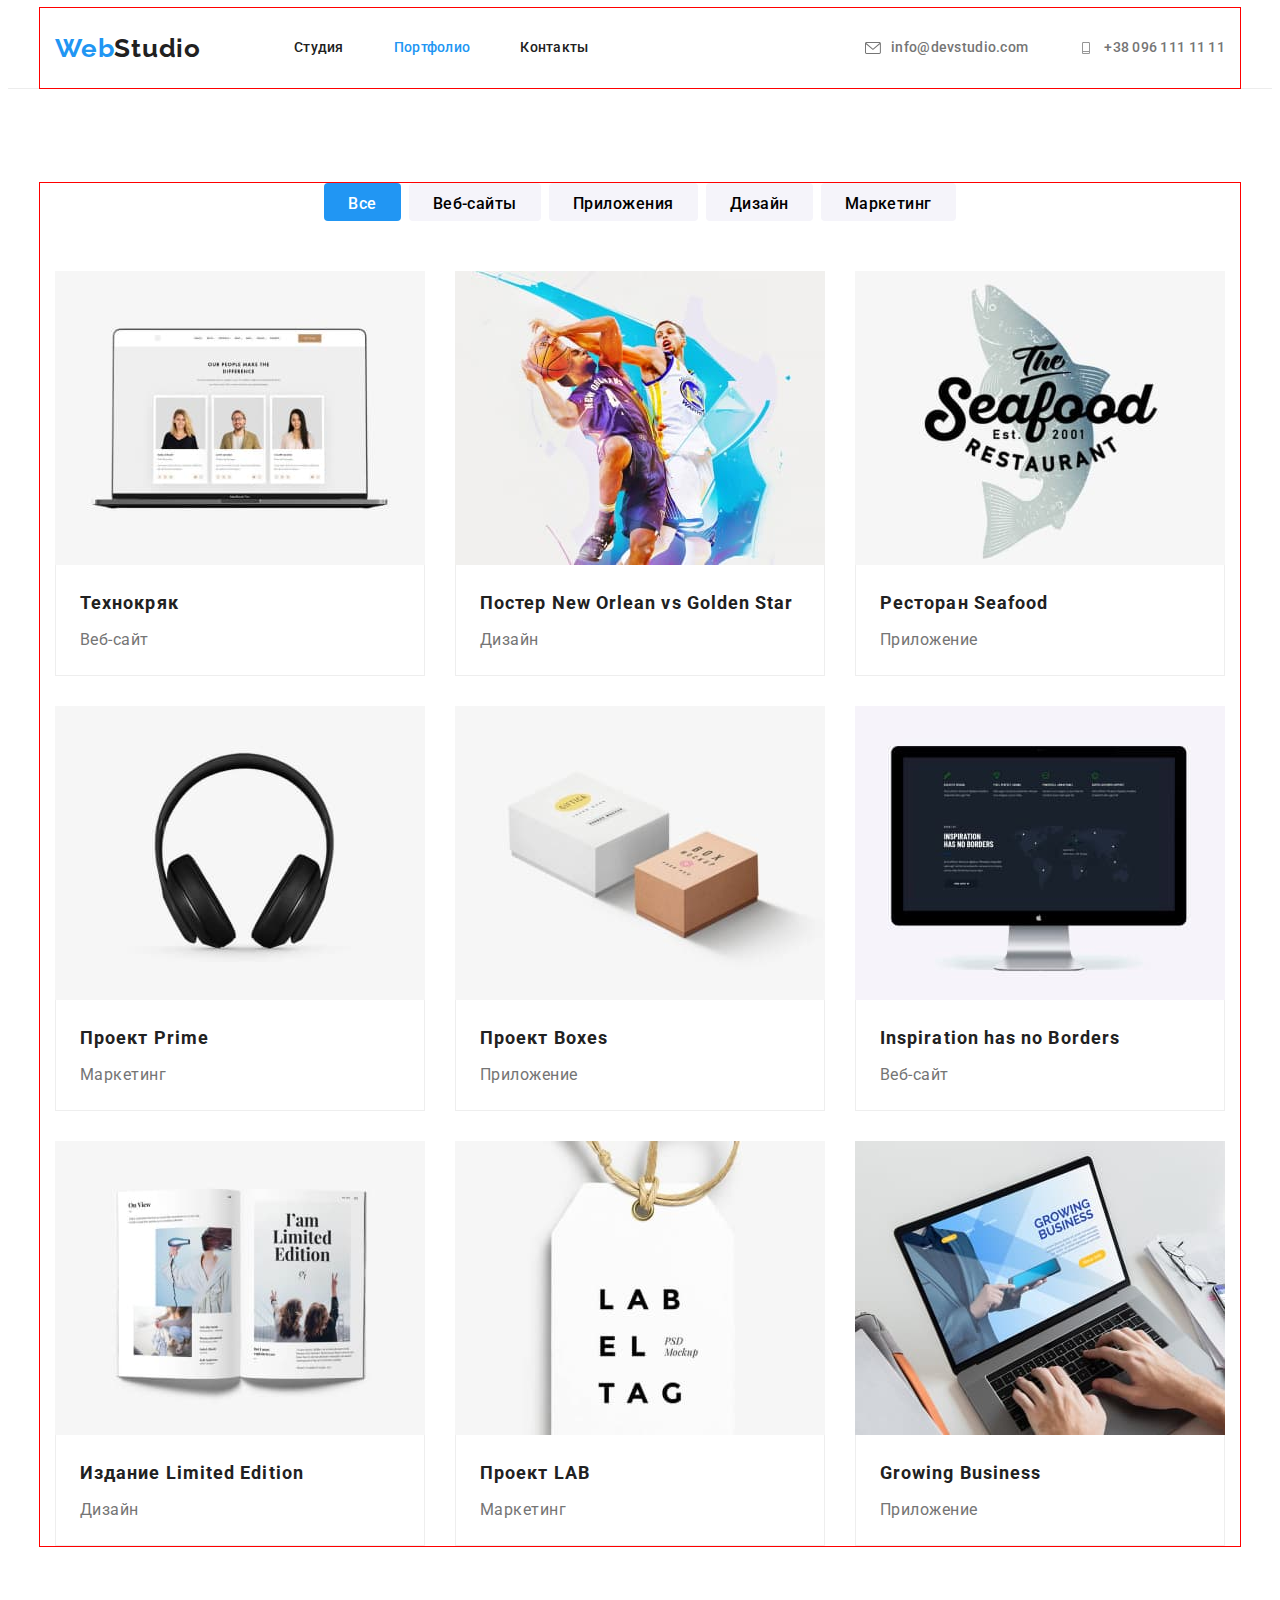
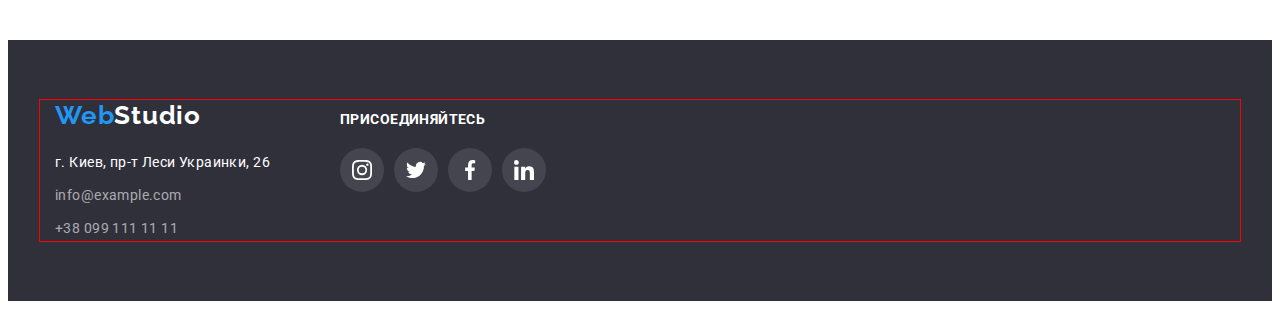
==== portfolio.html @ a778376b "add decoration" ====
<!DOCTYPE html>
<html lang="ru">
  <head>
    <meta charset="UTF-8" />
    <meta http-equiv="X-UA-Compatible" content="IE=edge" />
    <meta name="viewport" content="width=device-width, initial-scale=1.0" />
    <link rel="preconnect" href="https://fonts.googleapis.com" />
    <link rel="preconnect" href="https://fonts.gstatic.com" crossorigin />
    <link
      href="https://fonts.googleapis.com/css2?family=Raleway:wght@700&family=Roboto:wght@400;500;700;900&display=swap"
      rel="stylesheet"
    />
    <title>Portfolio</title>
    <link
      href="https://fonts.googleapis.com/css2?family=Raleway:wght@700&family=Roboto:wght@400;500;700;900&display=swap"
      rel="stylesheet"
    />
    <link rel="stylesheet" href="./css/styles.css" />
  </head>
  <body>
    <!---------------------HEADER------------------------------- -->
    <header class="page-header">
      <div class="container header-container">
        <a href="./index.html" lang="en" class="logo link">Web<span class="accent">Studio</span></a>
        <nav class="nav">
          <ul class="menu-list list">
            <li class="menu-item">
              <a href="./index.html" class="menu-link link">Студия</a>
            </li>
            <li class="menu-item">
              <a href="" class="menu-link active-page link">Портфолио</a>
            </li>
            <li class="menu-item">
              <a href="" class="menu-link link">Контакты</a>
            </li>
          </ul>
        </nav>
        <ul class="header-contacts list">
          <li class="contact-item">
          <a href="mailto:info@devstudio.com" class="contact-element link">
              <svg class="icon-contact-header" width="16" height="12">
                <use href="./images/sprite.svg#icon-envelope"></svg>info@devstudio.com</a>  
          </li>
          <li class="contact-item">
             <a href="tel:+380961111111" class="contact-element link">
              <svg class="icon-contact-header" width="16" height="12">
                <use href="./images/sprite.svg#icon-tel"></svg>+38 096 111 11 11</a>
          </li>
        </ul>
      </div>
    </header>
    <!-- ------------------------PORTFOLIO--------------------------- -->
    <main>
      <section class="portfolio">
        <div class="container">
          <h1 class="visually-hidden">Портфолио</h1>
          <ul class="portfolio-menu list">
            <li class="portfolio-btn-item">
              <button type="button" class="portfolio-btn current">Все</button>
            </li>
            <li class="portfolio-btn-item">
              <button type="button" class="portfolio-btn">Веб-сайты</button>
            </li>
            <li class="portfolio-btn-item">
              <button type="button" class="portfolio-btn">Приложения</button>
            </li>
            <li class="portfolio-btn-item">
              <button type="button" class="portfolio-btn">Дизайн</button>
            </li>
            <li class="portfolio-btn-item">
              <button type="button" class="portfolio-btn">Маркетинг</button>
            </li>
          </ul>
          <ul class="project-list list">
            <li class="project-item">
              <a href="" class="project-link"></a>
              <img
                src="./images/our-projects/foto-on-notebook.jpg"
                alt="фото команди на екране ноутбука"
                width="370"
                height="294"
              />
              <div class="project-text">
                <h2 class="project-title">Технокряк</h2>
                <p class="project-filters">Веб-сайт</p>
              </div>
            </li>
            <li class="project-item">
              <a href=""></a>
              <img
                src="./images/our-projects/two-basketball.jpg"
                alt="два бскетболиста с мячем"
                width="370"
                height="294"
              />
              <div class="project-text">
                <h2 class="project-title">
                  Постер <span lang="en">New Orlean vs Golden Star</span>
                </h2>
                <p class="project-filters">Дизайн</p>
              </div>
            </li>
            <li class="project-item">
              <a href=""></a>
              <img
                src="./images/our-projects/logo-of-resturant.jpg"
                alt="изображения акули на лого ресторана"
                width="370"
                height="294"
              />
              <div class="project-text">
                <h2 class="project-title">Ресторан <span lang="en">Seafood</span></h2>
                <p class="project-filters">Приложение</p>
              </div>
            </li>
            <li class="project-item">
              <a href=""></a>
              <img
                src="./images/our-projects/black-headphones.jpg"
                alt="большые чорные наушники"
                width="370"
                height="294"
              />
              <div class="project-text">
                <h2 class="project-title">Проект <span lang="en">Prime</span></h2>
                <p class="project-filters">Маркетинг</p>
              </div>
            </li>
            <li class="project-item">
              <a href=""></a>
              <img
                src="./images/our-projects/two-box.jpg"
                alt="две коробки,бежевая и белая"
                width="370"
                height="294"
              />
              <div class="project-text">
                <h2 class="project-title">Проект <span lang="en">Boxes</span></h2>
                <p class="project-filters">Приложение</p>
              </div>
            </li>
            <li class="project-item">
              <a href=""></a>
              <img
                src="./images/our-projects/monitor.jpg"
                alt="чорный монитор"
                width="370"
                height="294"
              />
              <div class="project-text">
                <h2 lang="en" class="project-title">Inspiration has no Borders</h2>
                <p class="project-filters">Веб-сайт</p>
              </div>
            </li>
            <li class="project-item">
              <a href=""></a>
              <img
                src="./images/our-projects/journal.jpg"
                alt="окритый журнал з картинками"
                width="370"
                height="294"
              />
              <div class="project-text">
                <h2 class="project-title">Издание <span lang="en">Limited Edition</span></h2>
                <p class="project-filters">Дизайн</p>
              </div>
            </li>
            <li class="project-item">
              <a href=""></a>
              <img
                src="./images/our-projects/label-tag.jpg"
                alt="бирка з надписью"
                width="370"
                height="294"
              />
              <div class="project-text">
                <h2 class="project-title">Проект <span lang="en">LAB</span></h2>
                <p class="project-filters">Маркетинг</p>
              </div>
            </li>
            <li class="project-item">
              <a href=""></a>
              <img
                src="./images/our-projects/noteboo-and-arm.jpg"
                alt="руки человека печатают на ноутбуке"
                width="370"
                height="294"
              />
              <div class="project-text">
                <h2 lang="en" class="project-title">Growing Business</h2>
                <p class="project-filters">Приложение</p>
              </div>
            </li>
          </ul>
        </div>
      </section>
    </main>
    <!-- --------------------FOOTER------------------------------ -->
    <footer class="contact-footer">
      <div class="container">
        <div class="left-side">
          <a href="" lang="en" class="logo link"
            >Web<span class="accent accent-dark-theme">Studio</span></a
          >
          <address class="adress-link">
            <a
              href="https://goo.gl/maps/t4YuuPst2cJFHzUz6"
              target="_blank"
              rel="noopener noreferrer nofollow"
              class="location-link link"
              >г. Киев, пр-т Леси Украинки, 26</a
            >

            <ul class="footer-contact list">
              <li class="footer-contact-item">
                <a href="mailto:info@example.com" class="footer-contact-element link"
                  >info@example.com</a
                >
              </li>
              <li>
                <a href="tel:+380991111111" class="footer-contact-element link"
                  >+38 099 111 11 11</a
                >
              </li>
            </ul>
          </address>
        </div>
        <div class="footer-soc">
          <strong class="footer-soc-title">присоединяйтесь</strong>
          <ul class="footer-soc-list list">
            <li class="footer-soc-item">
              <a href="" class="footer-soc-link link">
                <svg class="" width="20" height="20">
                  <use href="./images/sprite.svg#icon-instagram">
                </svg>
              </a>
            </li>
            <li class="footer-soc-item">
              <a href="" class="footer-soc-link link">
                <svg class="" width="20" height="20">
                  <use href="./images/sprite.svg#icon-twitter">
                </svg>
              </a>
            </li>
            <li class="footer-soc-item">
              <a href="" class="footer-soc-link link">
                <svg class="" width="20" height="20">
                  <use href="./images/sprite.svg#icon-facebook">
                </svg>
              </a>
            </li>
            <li class="footer-soc-item">
              <a href="" class="footer-soc-link link">
                <svg class="" width="20" height="20">
                  <use href="./images/sprite.svg#icon-linkedin">
                </svg>
              </a>
            </li>
          </ul>
        </div>
      </div>
    </footer>
  </body>
</html>
---- css/styles.css ----
:root {
  --main-font-family: Roboto, sans-serif;
  --main-text-color: #212121;
  --secondary-text-color: #757575;
  --cursor-text-color: #2196f3;
  --text-color-dark-theme: #ffffff;
  --main-background-theme: #2f303a;
  --secondary-background-theme: #f5f4fa;
  --btn-text-color: #212121;
  --active-text-color: #2196f3;
  --employees-color-link: #afb1b8;
  --section-pading-size: 94px;
}

p,
h1,
h2,
h3,
h4,
h5,
h6 {
  margin: 0;
}

ul {
  margin: 0;
  padding-left: 0;
}
img {
  display: block;
  max-width: 100%;
  height: auto;
}

*,
*::before,
*::after {
  box-sizing: border-box;
}

body {
  font-family: var(--main-font-family);
  color: var(--main-text-color);
}
.link {
  text-decoration: none;
}
.list {
  list-style: none;
  padding: 0;
  margin: 0;
}
.container {
  width: 1200px;
  padding-left: 15px;
  padding-right: 15px;
  margin: 0 auto;
  outline: 1px solid red;
}

/* --------------COMPONENTS--------------------------------- */
.logo {
  display: block;
  font-family: 'Raleway', sans-serif;
  font-weight: 700;
  font-size: 26px;
  line-height: 1.19;
  letter-spacing: 0.03em;
  color: var(--active-text-color);
}
.accent {
  color: var(--main-text-color);
}
/* .accent:hover,
.accent:focus {
  color: var(--cursor-text-color);
} */

.visually-hidden {
  position: absolute;
  white-space: nowrap;
  width: 1px;
  height: 1px;
  overflow: hidden;
  border: 0;
  padding: 0;
  clip: rect(0 0 0 0);
  clip-path: inset(50%);
  margin: -1px;
}

.suptitle {
  margin-bottom: 50px;
  font-size: 36px;
  line-height: 1.16;
  text-align: center;
  letter-spacing: 0.03em;
}
/* -----------------HEADER--------------------------------------- */
.page-header {
  display: flex;
  border-bottom: 1px solid #ececec;
}

.menu-list {
  display: flex;
  align-items: center;
}
.nav {
  margin-left: 93px;
}
.header-container {
  display: flex;
  align-items: center;
}
.menu-item:not(:first-child) {
  margin-left: 50px;
}

.menu-link {
  padding-top: 32px;
  padding-bottom: 32px;
  display: block;
  font-weight: 500;
  font-size: 14px;
  line-height: 1.14;
  letter-spacing: 0.02em;
  color: var(--main-text-color);
}
.menu-link:hover,
.menu-link:focus {
  color: var(--cursor-text-color);
}
.active-page {
  color: var(--active-text-color);
}
.header-contacts {
  display: flex;
  margin-left: auto;
}
.contact-item:last-child {
  margin-left: 50px;
}
.contact-element {
  padding-top: 32px;
  padding-bottom: 32px;
  display: flex;
  align-items: center;

  font-weight: 500;
  font-size: 14px;
  line-height: 1.14px;
  letter-spacing: 0.02em;
  color: var(--secondary-text-color);
}
.contact-element:hover,
.contact-element:focus {
  color: var(--cursor-text-color);
}
.icon-contact-header {
  fill: currentColor;
  margin-right: 10px;
}
/* ------------------------HERO-------------------------------------------- */
.hero {
  background-color: var(--main-background-theme);

  padding-top: 200px;
  padding-bottom: 200px;
  text-align: center;
}
.overlay {
  max-width: 1600px;
  height: 600px;
  margin-left: auto;
  margin-right: auto;

  background-image: linear-gradient(to right, rgba(47, 48, 58, 0.4), rgba(47, 48, 58, 0.4)),
    url(../images/hero-bk.jpg);
  background-repeat: no-repeat;
  background-position: center;
  background-size: cover;
}
.hero-title {
  width: 696px;
  margin-left: 226px;
  margin-bottom: 30px;

  font-weight: 900;
  font-size: 44px;
  line-height: 1.36;
  letter-spacing: 0.06em;
  text-transform: uppercase;
  color: var(--text-color-dark-theme);
}

.hero-btn {
  display: block;
  min-width: 200px;
  min-height: 50px;
  margin: 0 auto;
  border-radius: 4px;
  border: none;
  font-family: inherit;
  font-weight: 700;
  font-size: 16px;
  line-height: 1.88;
  letter-spacing: 0.06em;
  text-align: center;
  cursor: pointer;
  color: var(--text-color-dark-theme);
  background-color: var(--active-text-color);
}
.hero-btn:hover,
.hero-btn:focus {
  background-color: #188ce8;
  box-shadow: rgba(0, 0, 0, 0.15);
}
/*-------------------FEATURES------------------------------------ */
.features {
  padding-top: var(--section-pading-size);
  padding-bottom: var(--section-pading-size);
}

.features-list {
  display: flex;
}
.features-item:not(:first-child) {
  margin-left: 30px;
}
.icon-features {
  background-color: var(--secondary-background-theme);
  display: flex;
  justify-content: center;
  padding-top: 25px;
  padding-bottom: 25px;
  margin-bottom: 30px;
  border-radius: 4px;
}

.features-title {
  margin-bottom: 10px;
  font-size: 14px;
  line-height: 1.14;
  letter-spacing: 0.03em;
  text-transform: uppercase;
}

.features-description {
  width: 270px;
  font-size: 14px;
  line-height: 1.71;
  letter-spacing: 0.03em;
  color: var(--secondary-text-color);
}
/* ---------------------OUR SERVICE----------------------------------------- */
.our-service {
  padding-bottom: 94px;
}
.our-service-list {
  display: flex;
  justify-content: space-between;
}

/* ------------------OUR EMPLOYEES----------------------------------------- */
.our-employees {
  padding-top: var(--section-pading-size);
  padding-bottom: var(--section-pading-size);
  background-color: var(--secondary-background-theme);
}
.employeess-list {
  display: flex;
  margin-left: -30px;
}

.employees-card {
  flex-basis: calc(100% / 4 - 30px);
  margin-left: 30px;
  box-shadow: 0px 1px 3px rgba(0, 0, 0, 0.12), 0px 1px 1px rgba(0, 0, 0, 0.14),
    0px 2px 1px rgba(0, 0, 0, 0.2);
  border-radius: 0px 0px 4px 4px;
  background-color: var(--text-color-dark-theme);
}
/* .employees-card {
  margin-bottom: 0;
} */
.employees-description {
  padding-top: 30px;
  padding-bottom: 30px;
}

.employees-name {
  margin-bottom: 10px;
  font-weight: 500;
  font-size: 16px;
  line-height: 0.84;
  text-align: center;
  letter-spacing: 0.03em;
}
.employees-position {
  margin-bottom: 16px;
  font-size: 16px;
  line-height: 0.84;
  text-align: center;
  letter-spacing: 0.03em;
  color: var(--secondary-text-color);
}
.employees-soc-list {
  display: flex;
  justify-content: center;
}
.employees-soc-item {
  width: 44px;
  height: 44px;
  margin-left: 10px;
}
.employees-soc-item:first-child {
  margin: 0;
}

.employees-soc-link {
  display: flex;
  align-items: center;
  justify-content: center;
  width: 100%;
  height: 100%;
  border-radius: 50%;
  color: var(--employees-color-link);
}
.employees-soc-icon {
  fill: currentColor;
}
.employees-soc-link:hover,
.employees-soc-link:focus {
  color: var(--text-color-dark-theme);
  background-color: var(--cursor-text-color);
}
/*-------------------- OUR CLIENTS--------------------- */
.clients {
  padding-top: var(--section-pading-size);
  padding-bottom: var(--section-pading-size);
}
.clients-list {
  display: flex;
  justify-content: center;
}
.clients-item {
  width: 170px;
  height: 92px;
  border: 1px solid #afb1b8;
  border-radius: 4px;
  margin-left: 30px;
}
.clients-item:first-child {
  margin: 0;
}
.clients-item:hover,
.clients-item:focus {
  border: 1px solid var(--cursor-text-color);
  border-radius: 4px;
}
.clients-link {
  display: flex;
  justify-content: center;
  align-items: center;
  width: 100%;
  height: 100%;
  fill: var(--employees-color-link);
}

.clients-link:hover,
.clients-link:focus {
  fill: var(--cursor-text-color);
}

/* ---------------------FOOTER--------------------------------- */
.contact-footer {
  padding-top: 60px;
  padding-bottom: 60px;
  background-color: var(--main-background-theme);
}
.accent-dark-theme {
  color: var(--text-color-dark-theme);
}

.adress-link {
  font-style: normal;
}
.contact-footer .logo {
  margin-bottom: 20px;
}
.location-link {
  display: block;
  margin-bottom: 9px;
  font-size: 14px;
  line-height: 1.71;
  letter-spacing: 0.03em;
  color: var(--text-color-dark-theme);
}
.location-link:hover,
.location-link:focus {
  color: var(--cursor-text-color);
}
.footer-contact-element {
  font-size: 14px;
  line-height: 1.71;
  letter-spacing: 0.03em;
  color: rgba(255, 255, 255, 0.6);
}
.footer-contact-element:hover,
.footer-contact-element:focus {
  color: var(--cursor-text-color);
}
.footer-contact-item:not(:last-child) {
  margin-bottom: 9px;
}

.footer-soc-title {
  display: block;
  margin-bottom: 20px;
  font-size: 14px;
  line-height: 1.14;
  letter-spacing: 0.03em;
  text-transform: uppercase;
  color: var(--text-color-dark-theme);
}
.contact-footer .container {
  display: flex;
}
.footer-soc {
  margin-top: 12px;
  margin-left: 70px;
}
.footer-soc-list {
  display: flex;
}

.footer-soc-item {
  margin-left: 10px;
  width: 44px;
  height: 44px;
  border-radius: 50%;
  background-color: rgba(255, 255, 255, 0.1);
}
.footer-soc-item:first-child {
  margin: 0;
}
.footer-soc-item:hover,
.footer-soc-item:focus {
  background-color: var(--cursor-text-color);
}
.footer-soc-link {
  display: flex;
  align-items: center;
  justify-content: center;
  width: 100%;
  height: 100%;
  fill: var(--text-color-dark-theme);
}

/* ------------PORTFOLIO-------------------------------------- */
.portfolio {
  padding-top: var(--section-pading-size);
  padding-bottom: var(--section-pading-size);
}
.portfolio-menu {
  display: flex;
  margin-bottom: 50px;
  justify-content: center;
}
.portfolio-btn-item:not(:last-child) {
  margin-right: 8px;
}

.portfolio-btn {
  display: inline-block;
  padding: 6px 22px;
  height: 38px;
  font-family: inherit;
  font-weight: 500;
  font-size: 16px;
  line-height: 1.62;
  text-align: center;
  letter-spacing: 0.03em;
  border-radius: 4px;
  border-color: transparent;
  background-color: #f5f4fa;
  cursor: pointer;
}
.current {
  color: var(--text-color-dark-theme);
  background-color: var(--active-text-color);
}
.portfolio-btn:hover,
.portfolio-btn:focus {
  color: var(--text-color-dark-theme);
  background-color: var(--cursor-text-color);
  box-shadow: 0px 4px 4px rgba(0, 0, 0, 0.25);
}

.project-list {
  display: flex;
  flex-wrap: wrap;
  margin-left: -30px;
  margin-top: -30px;
}
.project-list > .project-item {
  flex-basis: calc(100% / 3 - 30px);
  margin-left: 30px;
  margin-top: 30px;
}
.project-text {
  padding: 20px 24px;
  border: 1px solid #eeeeee;
  border-top: none;
}
.project-title {
  margin-bottom: 4px;
  font-size: 18px;
  line-height: 2;
  letter-spacing: 0.06em;
}
.project-filters {
  font-size: 16px;
  line-height: 1.88;
  letter-spacing: 0.03em;
  color: var(--secondary-text-color);
}
.project-item:hover {
  box-shadow: 0px 1px 1px rgba(0, 0, 0, 0.12), 0px 4px 4px rgba(0, 0, 0, 0.06),
    1px 4px 6px rgba(0, 0, 0, 0.16);
  cursor: pointer;
}
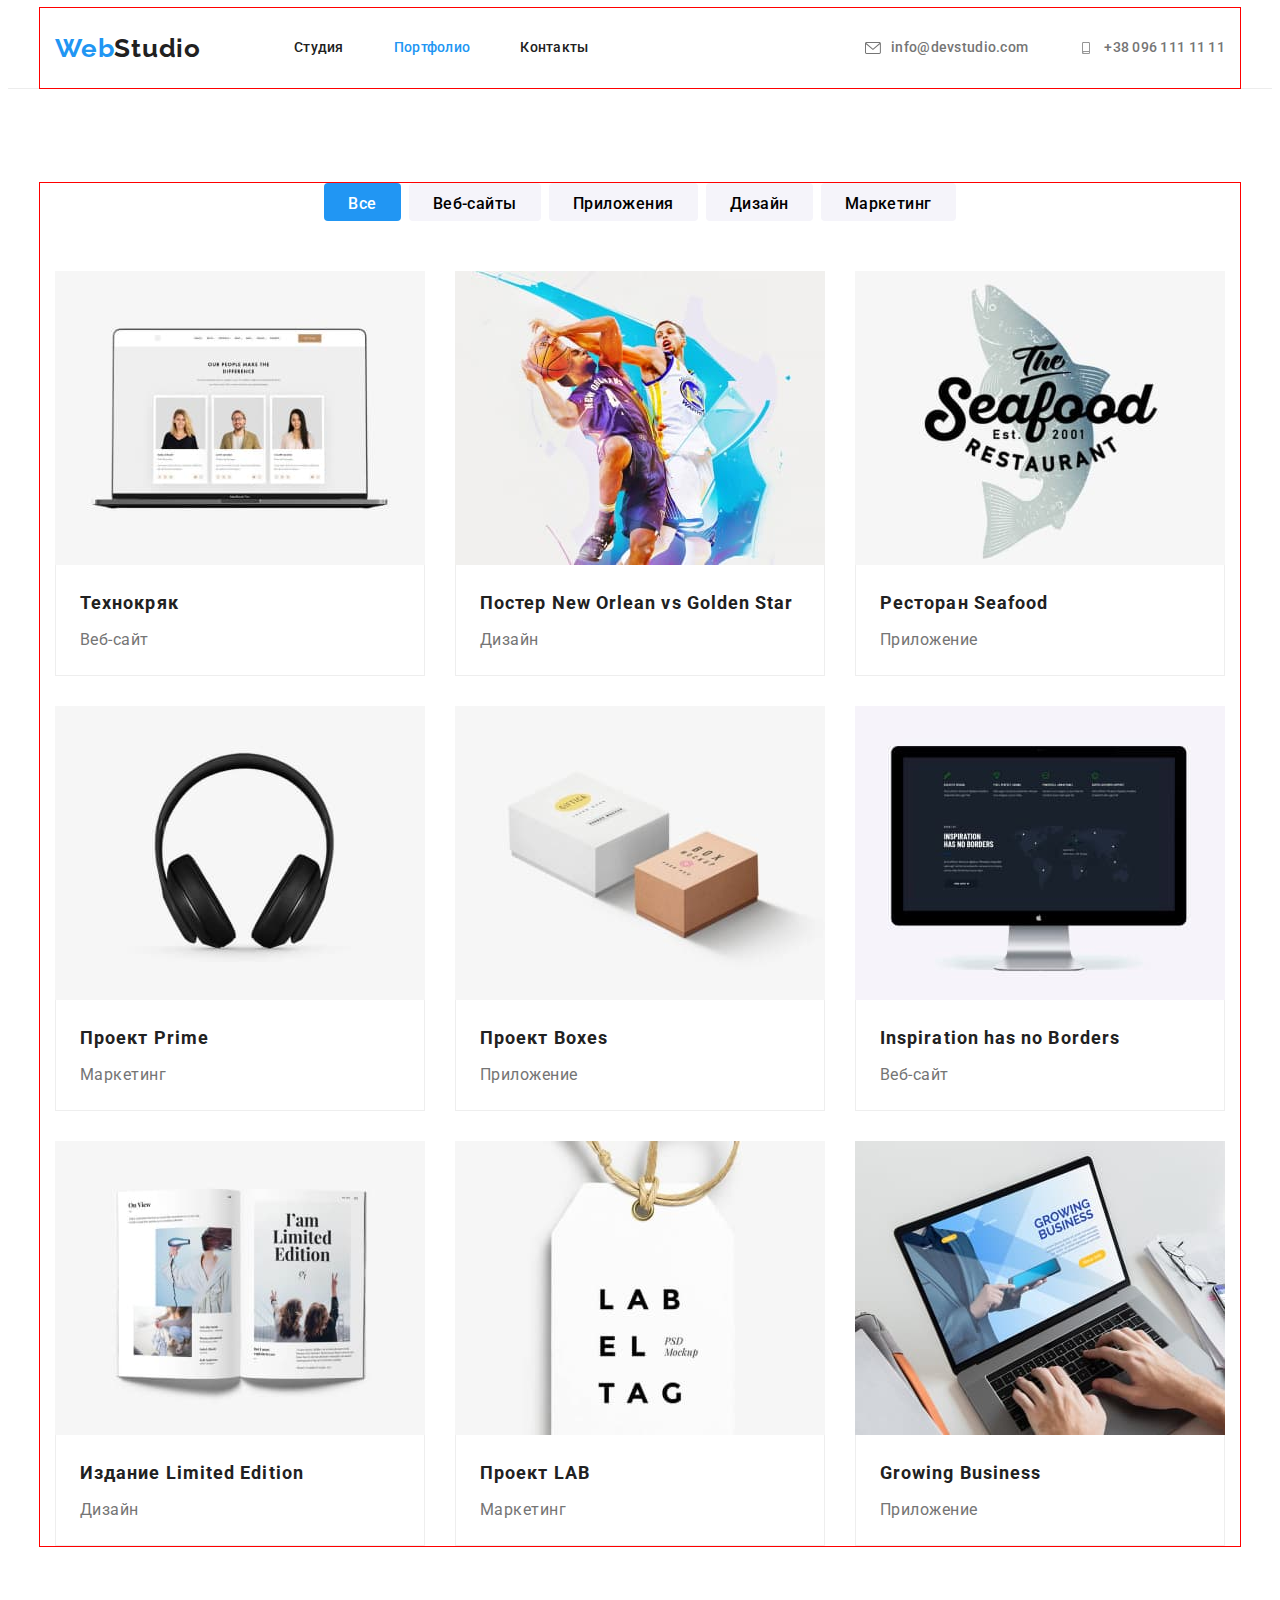
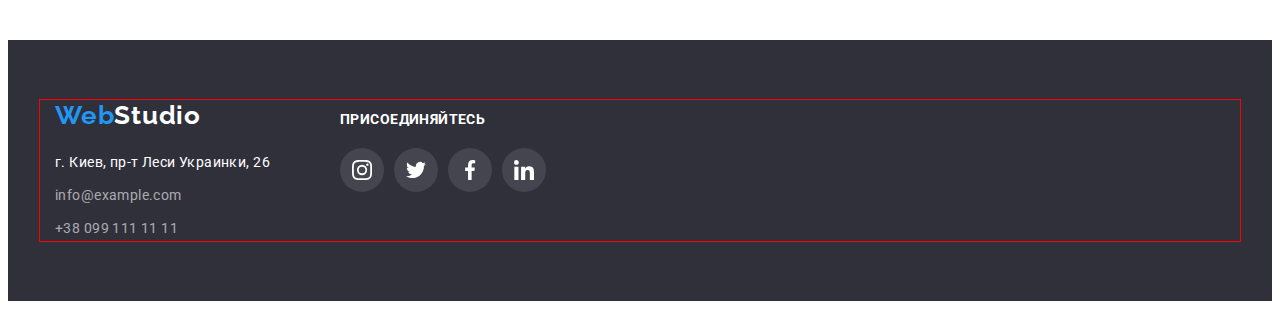
==== commit 4a832ce0: "add changes" ====
--- a/portfolio.html
+++ b/portfolio.html
@@ -37,14 +37,18 @@
         </nav>
         <ul class="header-contacts list">
           <li class="contact-item">
-          <a href="mailto:info@devstudio.com" class="contact-element link">
+            <a href="mailto:info@devstudio.com" class="contact-element link">
               <svg class="icon-contact-header" width="16" height="12">
-                <use href="./images/sprite.svg#icon-envelope"></svg>info@devstudio.com</a>  
+                <use href="./images/sprite.svg#icon-envelope"></use></svg
+              >info@devstudio.com</a
+            >
           </li>
           <li class="contact-item">
-             <a href="tel:+380961111111" class="contact-element link">
+            <a href="tel:+380961111111" class="contact-element link">
               <svg class="icon-contact-header" width="16" height="12">
-                <use href="./images/sprite.svg#icon-tel"></svg>+38 096 111 11 11</a>
+                <use href="./images/sprite.svg#icon-tel"></use></svg
+              >+38 096 111 11 11</a
+            >
           </li>
         </ul>
       </div>
@@ -73,123 +77,132 @@
           </ul>
           <ul class="project-list list">
             <li class="project-item">
-              <a href="" class="project-link"></a>
-              <img
-                src="./images/our-projects/foto-on-notebook.jpg"
-                alt="фото команди на екране ноутбука"
-                width="370"
-                height="294"
-              />
-              <div class="project-text">
-                <h2 class="project-title">Технокряк</h2>
-                <p class="project-filters">Веб-сайт</p>
-              </div>
-            </li>
-            <li class="project-item">
-              <a href=""></a>
-              <img
-                src="./images/our-projects/two-basketball.jpg"
-                alt="два бскетболиста с мячем"
-                width="370"
-                height="294"
-              />
-              <div class="project-text">
-                <h2 class="project-title">
-                  Постер <span lang="en">New Orlean vs Golden Star</span>
-                </h2>
-                <p class="project-filters">Дизайн</p>
-              </div>
-            </li>
-            <li class="project-item">
-              <a href=""></a>
-              <img
-                src="./images/our-projects/logo-of-resturant.jpg"
-                alt="изображения акули на лого ресторана"
-                width="370"
-                height="294"
-              />
-              <div class="project-text">
-                <h2 class="project-title">Ресторан <span lang="en">Seafood</span></h2>
-                <p class="project-filters">Приложение</p>
-              </div>
-            </li>
-            <li class="project-item">
-              <a href=""></a>
-              <img
-                src="./images/our-projects/black-headphones.jpg"
-                alt="большые чорные наушники"
-                width="370"
-                height="294"
-              />
-              <div class="project-text">
-                <h2 class="project-title">Проект <span lang="en">Prime</span></h2>
-                <p class="project-filters">Маркетинг</p>
-              </div>
-            </li>
-            <li class="project-item">
-              <a href=""></a>
-              <img
-                src="./images/our-projects/two-box.jpg"
-                alt="две коробки,бежевая и белая"
-                width="370"
-                height="294"
-              />
-              <div class="project-text">
-                <h2 class="project-title">Проект <span lang="en">Boxes</span></h2>
-                <p class="project-filters">Приложение</p>
-              </div>
-            </li>
-            <li class="project-item">
-              <a href=""></a>
-              <img
-                src="./images/our-projects/monitor.jpg"
-                alt="чорный монитор"
-                width="370"
-                height="294"
-              />
-              <div class="project-text">
-                <h2 lang="en" class="project-title">Inspiration has no Borders</h2>
-                <p class="project-filters">Веб-сайт</p>
-              </div>
-            </li>
-            <li class="project-item">
-              <a href=""></a>
-              <img
-                src="./images/our-projects/journal.jpg"
-                alt="окритый журнал з картинками"
-                width="370"
-                height="294"
-              />
-              <div class="project-text">
-                <h2 class="project-title">Издание <span lang="en">Limited Edition</span></h2>
-                <p class="project-filters">Дизайн</p>
-              </div>
-            </li>
-            <li class="project-item">
-              <a href=""></a>
-              <img
-                src="./images/our-projects/label-tag.jpg"
-                alt="бирка з надписью"
-                width="370"
-                height="294"
-              />
-              <div class="project-text">
-                <h2 class="project-title">Проект <span lang="en">LAB</span></h2>
-                <p class="project-filters">Маркетинг</p>
-              </div>
-            </li>
-            <li class="project-item">
-              <a href=""></a>
-              <img
-                src="./images/our-projects/noteboo-and-arm.jpg"
-                alt="руки человека печатают на ноутбуке"
-                width="370"
-                height="294"
-              />
-              <div class="project-text">
-                <h2 lang="en" class="project-title">Growing Business</h2>
-                <p class="project-filters">Приложение</p>
-              </div>
+              <a href="" class="project-link link">
+                <img
+                  src="./images/our-projects/foto-on-notebook.jpg"
+                  alt="фото команди на екране ноутбука"
+                  width="370"
+                  height="294"
+                />
+                <div class="project-text">
+                  <h2 class="project-title">Технокряк</h2>
+                  <p class="project-filters">Веб-сайт</p>
+                </div>
+              </a>
+            </li>
+            <li class="project-item">
+              <a href="" class="project-link link">
+                <img
+                  src="./images/our-projects/two-basketball.jpg"
+                  alt="два бскетболиста с мячем"
+                  width="370"
+                  height="294"
+                />
+                <div class="project-text">
+                  <h2 class="project-title">
+                    Постер <span lang="en">New Orlean vs Golden Star</span>
+                  </h2>
+                  <p class="project-filters">Дизайн</p>
+                </div></a
+              >
+            </li>
+            <li class="project-item">
+              <a href="" class="project-link link">
+                <img
+                  src="./images/our-projects/logo-of-resturant.jpg"
+                  alt="изображения акули на лого ресторана"
+                  width="370"
+                  height="294"
+                />
+                <div class="project-text">
+                  <h2 class="project-title">Ресторан <span lang="en">Seafood</span></h2>
+                  <p class="project-filters">Приложение</p>
+                </div></a
+              >
+            </li>
+            <li class="project-item">
+              <a href="" class="project-link link">
+                <img
+                  src="./images/our-projects/black-headphones.jpg"
+                  alt="большые чорные наушники"
+                  width="370"
+                  height="294"
+                />
+                <div class="project-text">
+                  <h2 class="project-title">Проект <span lang="en">Prime</span></h2>
+                  <p class="project-filters">Маркетинг</p>
+                </div></a
+              >
+            </li>
+            <li class="project-item">
+              <a href="" class="project-link link">
+                <img
+                  src="./images/our-projects/two-box.jpg"
+                  alt="две коробки,бежевая и белая"
+                  width="370"
+                  height="294"
+                />
+                <div class="project-text">
+                  <h2 class="project-title">Проект <span lang="en">Boxes</span></h2>
+                  <p class="project-filters">Приложение</p>
+                </div></a
+              >
+            </li>
+            <li class="project-item">
+              <a href="" class="project-link link">
+                <img
+                  src="./images/our-projects/monitor.jpg"
+                  alt="чорный монитор"
+                  width="370"
+                  height="294"
+                />
+                <div class="project-text">
+                  <h2 lang="en" class="project-title">Inspiration has no Borders</h2>
+                  <p class="project-filters">Веб-сайт</p>
+                </div></a
+              >
+            </li>
+            <li class="project-item">
+              <a href="" class="project-link link">
+                <img
+                  src="./images/our-projects/journal.jpg"
+                  alt="окритый журнал з картинками"
+                  width="370"
+                  height="294"
+                />
+                <div class="project-text">
+                  <h2 class="project-title">Издание <span lang="en">Limited Edition</span></h2>
+                  <p class="project-filters">Дизайн</p>
+                </div></a
+              >
+            </li>
+            <li class="project-item">
+              <a href="" class="project-link link">
+                <img
+                  src="./images/our-projects/label-tag.jpg"
+                  alt="бирка з надписью"
+                  width="370"
+                  height="294"
+                />
+                <div class="project-text">
+                  <h2 class="project-title">Проект <span lang="en">LAB</span></h2>
+                  <p class="project-filters">Маркетинг</p>
+                </div></a
+              >
+            </li>
+            <li class="project-item">
+              <a href="" class="project-link link">
+                <img
+                  src="./images/our-projects/noteboo-and-arm.jpg"
+                  alt="руки человека печатают на ноутбуке"
+                  width="370"
+                  height="294"
+                />
+                <div class="project-text">
+                  <h2 lang="en" class="project-title">Growing Business</h2>
+                  <p class="project-filters">Приложение</p>
+                </div></a
+              >
             </li>
           </ul>
         </div>
@@ -231,28 +244,28 @@
             <li class="footer-soc-item">
               <a href="" class="footer-soc-link link">
                 <svg class="" width="20" height="20">
-                  <use href="./images/sprite.svg#icon-instagram">
-                </svg>
-              </a>
-            </li>
-            <li class="footer-soc-item">
-              <a href="" class="footer-soc-link link">
-                <svg class="" width="20" height="20">
-                  <use href="./images/sprite.svg#icon-twitter">
-                </svg>
-              </a>
-            </li>
-            <li class="footer-soc-item">
-              <a href="" class="footer-soc-link link">
-                <svg class="" width="20" height="20">
-                  <use href="./images/sprite.svg#icon-facebook">
-                </svg>
-              </a>
-            </li>
-            <li class="footer-soc-item">
-              <a href="" class="footer-soc-link link">
-                <svg class="" width="20" height="20">
-                  <use href="./images/sprite.svg#icon-linkedin">
+                  <use href="./images/sprite.svg#icon-instagram"></use>
+                </svg>
+              </a>
+            </li>
+            <li class="footer-soc-item">
+              <a href="" class="footer-soc-link link">
+                <svg class="" width="20" height="20">
+                  <use href="./images/sprite.svg#icon-twitter"></use>
+                </svg>
+              </a>
+            </li>
+            <li class="footer-soc-item">
+              <a href="" class="footer-soc-link link">
+                <svg class="" width="20" height="20">
+                  <use href="./images/sprite.svg#icon-facebook"></use>
+                </svg>
+              </a>
+            </li>
+            <li class="footer-soc-item">
+              <a href="" class="footer-soc-link link">
+                <svg class="" width="20" height="20">
+                  <use href="./images/sprite.svg#icon-linkedin"></use>
                 </svg>
               </a>
             </li>
--- a/css/styles.css
+++ b/css/styles.css
@@ -61,6 +61,8 @@
 /* --------------COMPONENTS--------------------------------- */
 .logo {
   display: block;
+  padding-top: 24px;
+  padding-bottom: 24px;
   font-family: 'Raleway', sans-serif;
   font-weight: 700;
   font-size: 26px;
@@ -232,8 +234,9 @@
   background-color: var(--secondary-background-theme);
   display: flex;
   justify-content: center;
-  padding-top: 25px;
-  padding-bottom: 25px;
+  align-items: center;
+  width: 270px;
+  height: 120px;
   margin-bottom: 30px;
   border-radius: 4px;
 }
@@ -354,11 +357,7 @@
 .clients-item:first-child {
   margin: 0;
 }
-.clients-item:hover,
-.clients-item:focus {
-  border: 1px solid var(--cursor-text-color);
-  border-radius: 4px;
-}
+
 .clients-link {
   display: flex;
   justify-content: center;
@@ -371,6 +370,8 @@
 .clients-link:hover,
 .clients-link:focus {
   fill: var(--cursor-text-color);
+  border: 1px solid var(--cursor-text-color);
+  border-radius: 4px;
 }
 
 /* ---------------------FOOTER--------------------------------- */
@@ -387,6 +388,7 @@
   font-style: normal;
 }
 .contact-footer .logo {
+  padding: 0;
   margin-bottom: 20px;
 }
 .location-link {
@@ -407,6 +409,7 @@
   letter-spacing: 0.03em;
   color: rgba(255, 255, 255, 0.6);
 }
+
 .footer-contact-element:hover,
 .footer-contact-element:focus {
   color: var(--cursor-text-color);
@@ -426,9 +429,10 @@
 }
 .contact-footer .container {
   display: flex;
-}
+  align-items: baseline;
+}
+/* -------JOIN-US----------- */
 .footer-soc {
-  margin-top: 12px;
   margin-left: 70px;
 }
 .footer-soc-list {
@@ -445,10 +449,7 @@
 .footer-soc-item:first-child {
   margin: 0;
 }
-.footer-soc-item:hover,
-.footer-soc-item:focus {
-  background-color: var(--cursor-text-color);
-}
+
 .footer-soc-link {
   display: flex;
   align-items: center;
@@ -457,7 +458,11 @@
   height: 100%;
   fill: var(--text-color-dark-theme);
 }
-
+.footer-soc-link:hover,
+.footer-soc-link:focus {
+  border-radius: 50%;
+  background-color: var(--cursor-text-color);
+}
 /* ------------PORTFOLIO-------------------------------------- */
 .portfolio {
   padding-top: var(--section-pading-size);
@@ -519,6 +524,7 @@
   font-size: 18px;
   line-height: 2;
   letter-spacing: 0.06em;
+  color: var(--main-text-color);
 }
 .project-filters {
   font-size: 16px;
@@ -526,8 +532,11 @@
   letter-spacing: 0.03em;
   color: var(--secondary-text-color);
 }
-.project-item:hover {
+.project-link {
+  display: block;
+}
+.project-link:hover,
+.project-link:focus {
   box-shadow: 0px 1px 1px rgba(0, 0, 0, 0.12), 0px 4px 4px rgba(0, 0, 0, 0.06),
     1px 4px 6px rgba(0, 0, 0, 0.16);
-  cursor: pointer;
-}
+}
